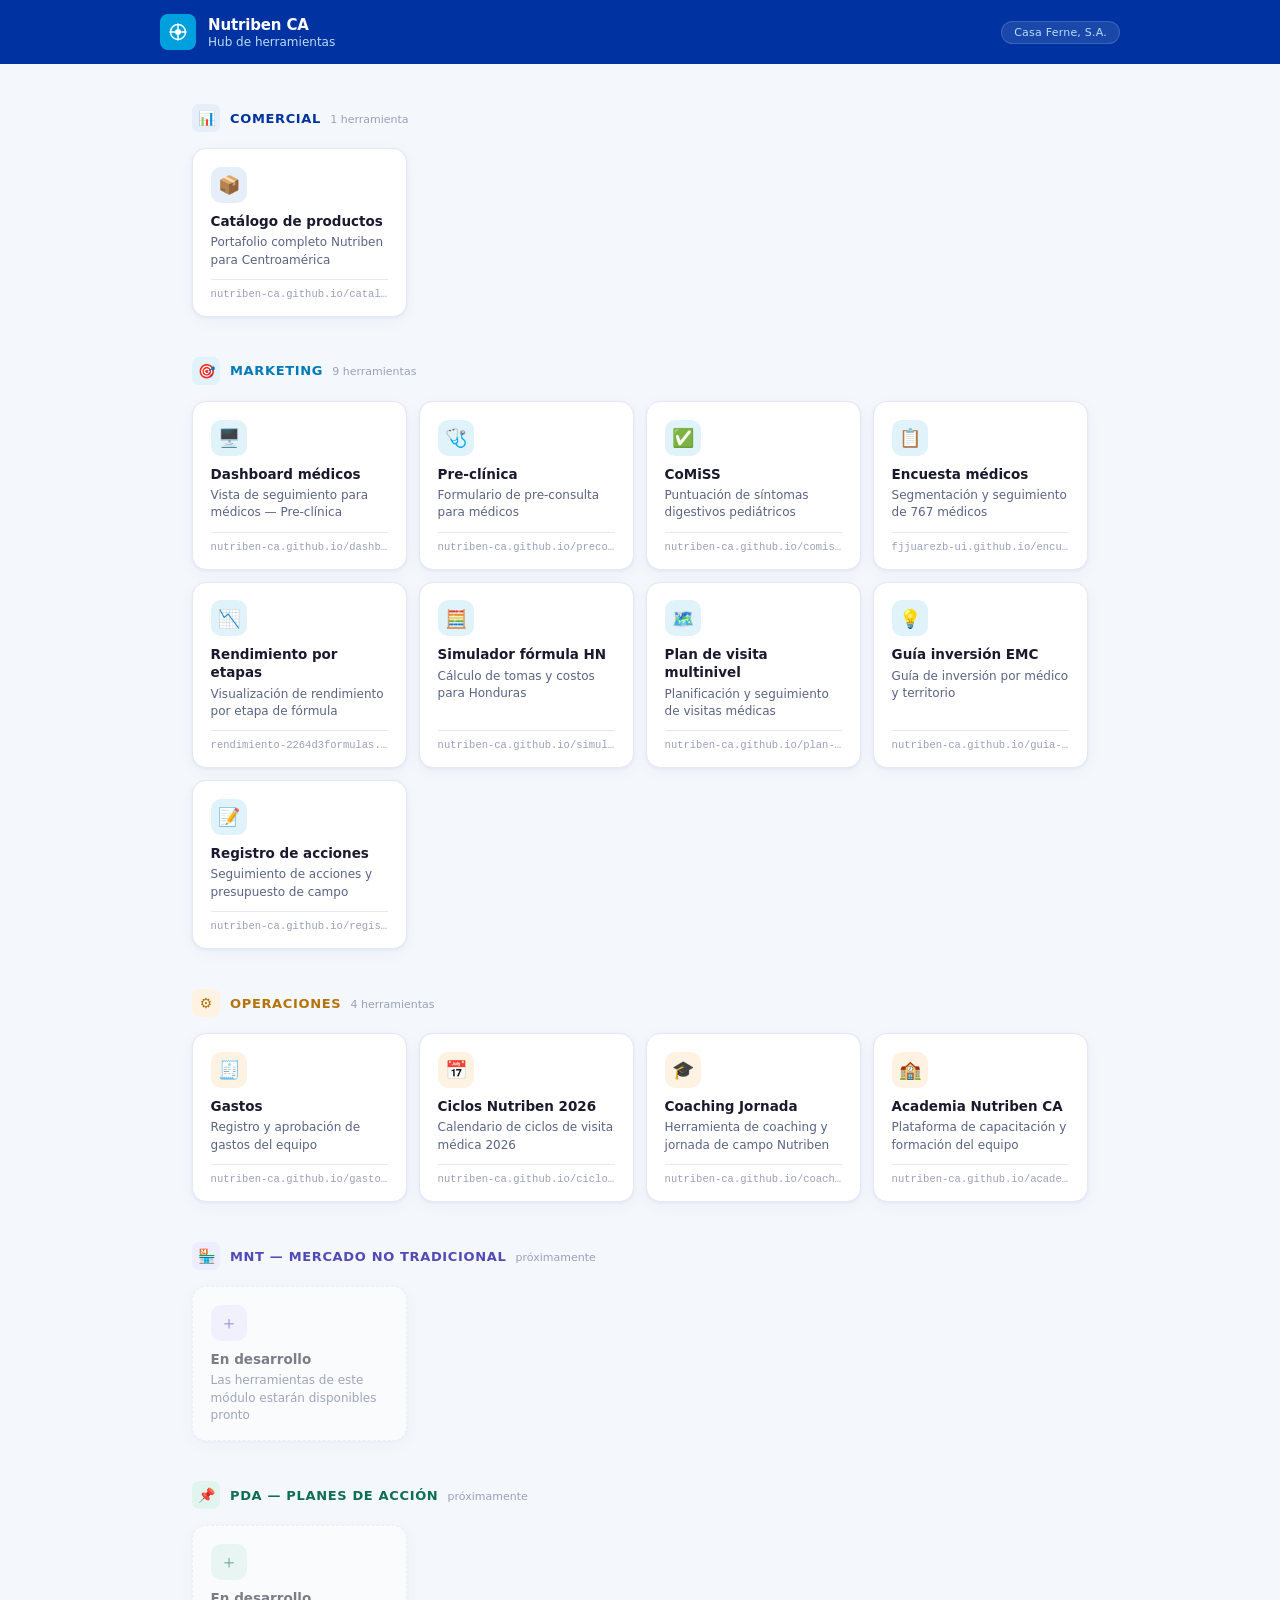
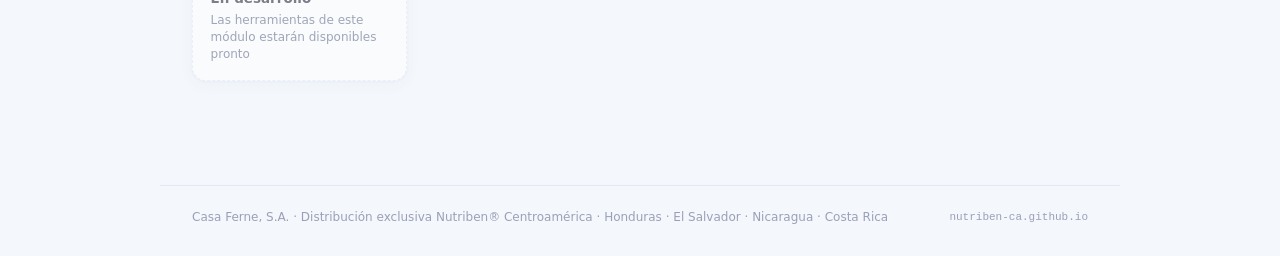
==== index.html @ ffeb98db "Rename index-11.html to index.html" ====
<!DOCTYPE html>
<html lang="es">
<head>
<meta charset="UTF-8">
<meta name="viewport" content="width=device-width, initial-scale=1.0">
<title>Nutriben CA — Hub de Herramientas</title>
<style>
  :root {
    --nb-navy: #0033A1;
    --nb-sky: #00A0DF;
    --nb-sky-light: #BADDF4;
    --nb-mid: #3F58A7;
    --nb-teal: #7EC7BD;
    --nb-orange: #FAA334;
    --nb-lavanda: #A9A5D1;
    --bg: #F4F7FB;
    --surface: #FFFFFF;
    --text-primary: #1A1A2E;
    --text-secondary: #5A6482;
    --text-muted: #9AA0B8;
    --border: #E2E8F5;
    --border-hover: #B8C8E8;
    --radius-card: 14px;
    --radius-icon: 10px;
    --shadow-card: 0 1px 3px rgba(0,51,161,0.06), 0 4px 16px rgba(0,51,161,0.04);
    --shadow-hover: 0 4px 12px rgba(0,51,161,0.12), 0 8px 24px rgba(0,51,161,0.08);
  }

  * { box-sizing: border-box; margin: 0; padding: 0; }

  body {
    font-family: -apple-system, BlinkMacSystemFont, 'Segoe UI', system-ui, sans-serif;
    background: var(--bg);
    color: var(--text-primary);
    min-height: 100vh;
  }

  /* Header */
  .header {
    background: var(--nb-navy);
    padding: 0 2rem;
  }

  .header-inner {
    max-width: 960px;
    margin: 0 auto;
    display: flex;
    align-items: center;
    justify-content: space-between;
    height: 64px;
  }

  .logo {
    display: flex;
    align-items: center;
    gap: 12px;
  }

  .logo-mark {
    width: 36px;
    height: 36px;
    background: var(--nb-sky);
    border-radius: 8px;
    display: flex;
    align-items: center;
    justify-content: center;
  }

  .logo-mark svg {
    width: 20px;
    height: 20px;
  }

  .logo-text {
    font-size: 15px;
    font-weight: 600;
    color: #FFFFFF;
    letter-spacing: -0.01em;
  }

  .logo-sub {
    font-size: 12px;
    color: var(--nb-sky-light);
    margin-top: 1px;
  }

  .header-badge {
    font-size: 11px;
    font-weight: 500;
    color: var(--nb-sky-light);
    background: rgba(255,255,255,0.1);
    border: 1px solid rgba(255,255,255,0.15);
    border-radius: 20px;
    padding: 4px 12px;
    letter-spacing: 0.02em;
  }

  /* Main */
  .main {
    max-width: 960px;
    margin: 0 auto;
    padding: 2.5rem 2rem 4rem;
  }

  /* Section */
  .section {
    margin-bottom: 2.5rem;
  }

  .section-header {
    display: flex;
    align-items: center;
    gap: 10px;
    margin-bottom: 1rem;
  }

  .section-icon {
    width: 28px;
    height: 28px;
    border-radius: 7px;
    display: flex;
    align-items: center;
    justify-content: center;
    font-size: 14px;
    flex-shrink: 0;
  }

  .section-title {
    font-size: 13px;
    font-weight: 600;
    letter-spacing: 0.05em;
    text-transform: uppercase;
  }

  .section-count {
    font-size: 11px;
    color: var(--text-muted);
    margin-left: 4px;
    font-weight: 400;
    letter-spacing: 0;
    text-transform: none;
  }

  /* Category colors */
  .cat-comercial .section-icon { background: #E6EEF9; color: var(--nb-navy); }
  .cat-comercial .section-title { color: var(--nb-navy); }
  .cat-comercial .card:hover { border-color: #8AAAD8; box-shadow: var(--shadow-hover); }
  .cat-comercial .card-icon { background: #E6EEF9; color: var(--nb-navy); }

  .cat-marketing .section-icon { background: #E0F3FB; color: #007AB8; }
  .cat-marketing .section-title { color: #007AB8; }
  .cat-marketing .card:hover { border-color: #7EC7BD; box-shadow: var(--shadow-hover); }
  .cat-marketing .card-icon { background: #E0F3FB; color: #007AB8; }

  .cat-operaciones .section-icon { background: #FEF3E2; color: #B5720A; }
  .cat-operaciones .section-title { color: #B5720A; }
  .cat-operaciones .card:hover { border-color: #FAA334; box-shadow: var(--shadow-hover); }
  .cat-operaciones .card-icon { background: #FEF3E2; color: #B5720A; }

  .cat-mnt .section-icon { background: #EEEDFE; color: #534AB7; }
  .cat-mnt .section-title { color: #534AB7; }
  .cat-mnt .card:hover { border-color: var(--nb-lavanda); box-shadow: var(--shadow-hover); }
  .cat-mnt .card-icon { background: #EEEDFE; color: #534AB7; }

  .cat-pda .section-icon { background: #E1F5EE; color: #0F6E56; }
  .cat-pda .section-title { color: #0F6E56; }
  .cat-pda .card:hover { border-color: var(--nb-teal); box-shadow: var(--shadow-hover); }
  .cat-pda .card-icon { background: #E1F5EE; color: #0F6E56; }

  /* Grid */
  .grid {
    display: grid;
    grid-template-columns: repeat(auto-fill, minmax(200px, 1fr));
    gap: 12px;
  }

  /* Card */
  .card {
    background: var(--surface);
    border: 1px solid var(--border);
    border-radius: var(--radius-card);
    padding: 1.1rem 1.1rem 1rem;
    text-decoration: none;
    display: flex;
    flex-direction: column;
    gap: 0;
    box-shadow: var(--shadow-card);
    transition: border-color 0.18s, box-shadow 0.18s, transform 0.15s;
    cursor: pointer;
  }

  .card:hover {
    transform: translateY(-2px);
  }

  .card-icon {
    width: 36px;
    height: 36px;
    border-radius: var(--radius-icon);
    display: flex;
    align-items: center;
    justify-content: center;
    font-size: 18px;
    margin-bottom: 10px;
    flex-shrink: 0;
  }

  .card-name {
    font-size: 13.5px;
    font-weight: 600;
    color: var(--text-primary);
    line-height: 1.3;
    margin-bottom: 4px;
  }

  .card-desc {
    font-size: 12px;
    color: var(--text-secondary);
    line-height: 1.45;
    flex: 1;
  }

  .card-url {
    font-size: 10.5px;
    color: var(--text-muted);
    margin-top: 10px;
    font-family: 'SF Mono', 'Fira Code', monospace;
    white-space: nowrap;
    overflow: hidden;
    text-overflow: ellipsis;
    padding-top: 8px;
    border-top: 1px solid var(--border);
  }

  /* Empty state card */
  .card-empty {
    border-style: dashed;
    opacity: 0.55;
    cursor: default;
    pointer-events: none;
  }

  .card-empty:hover {
    transform: none;
    box-shadow: var(--shadow-card);
  }

  /* Footer */
  .footer {
    max-width: 960px;
    margin: 0 auto;
    padding: 1.5rem 2rem 2rem;
    border-top: 1px solid var(--border);
    display: flex;
    align-items: center;
    justify-content: space-between;
    flex-wrap: wrap;
    gap: 8px;
  }

  .footer-left {
    font-size: 12px;
    color: var(--text-muted);
  }

  .footer-right {
    font-size: 11px;
    color: var(--text-muted);
    font-family: 'SF Mono', 'Fira Code', monospace;
  }

  @media (max-width: 600px) {
    .main { padding: 1.5rem 1rem 3rem; }
    .grid { grid-template-columns: 1fr 1fr; gap: 10px; }
    .header-badge { display: none; }
  }
</style>
</head>
<body>

<header class="header">
  <div class="header-inner">
    <div class="logo">
      <div class="logo-mark">
        <svg viewBox="0 0 20 20" fill="none" xmlns="http://www.w3.org/2000/svg">
          <circle cx="10" cy="10" r="7.5" stroke="white" stroke-width="1.5"/>
          <circle cx="10" cy="10" r="3" fill="white"/>
          <line x1="10" y1="2" x2="10" y2="6.5" stroke="white" stroke-width="1.5" stroke-linecap="round"/>
          <line x1="10" y1="13.5" x2="10" y2="18" stroke="white" stroke-width="1.5" stroke-linecap="round"/>
          <line x1="2" y1="10" x2="6.5" y2="10" stroke="white" stroke-width="1.5" stroke-linecap="round"/>
          <line x1="13.5" y1="10" x2="18" y2="10" stroke="white" stroke-width="1.5" stroke-linecap="round"/>
        </svg>
      </div>
      <div>
        <div class="logo-text">Nutriben CA</div>
        <div class="logo-sub">Hub de herramientas</div>
      </div>
    </div>
    <div class="header-badge">Casa Ferne, S.A.</div>
  </div>
</header>

<main class="main">

  <!-- COMERCIAL -->
  <div class="section cat-comercial">
    <div class="section-header">
      <div class="section-icon">📊</div>
      <div class="section-title">Comercial <span class="section-count">1 herramienta</span></div>
    </div>
    <div class="grid">
      <a class="card" href="https://nutriben-ca.github.io/catalogo-nutriben/" target="_blank" rel="noopener">
        <div class="card-icon">📦</div>
        <div class="card-name">Catálogo de productos</div>
        <div class="card-desc">Portafolio completo Nutriben para Centroamérica</div>
        <div class="card-url">nutriben-ca.github.io/catalogo-nutriben/</div>
      </a>
    </div>
  </div>

  <!-- MARKETING -->
  <div class="section cat-marketing">
    <div class="section-header">
      <div class="section-icon">🎯</div>
      <div class="section-title">Marketing <span class="section-count">9 herramientas</span></div>
    </div>
    <div class="grid">
      <a class="card" href="https://nutriben-ca.github.io/dashboard.html" target="_blank" rel="noopener">
        <div class="card-icon">🖥️</div>
        <div class="card-name">Dashboard médicos</div>
        <div class="card-desc">Vista de seguimiento para médicos — Pre-clínica</div>
        <div class="card-url">nutriben-ca.github.io/dashboard.html</div>
      </a>
      <a class="card" href="https://nutriben-ca.github.io/preconsulta_v3.html" target="_blank" rel="noopener">
        <div class="card-icon">🩺</div>
        <div class="card-name">Pre-clínica</div>
        <div class="card-desc">Formulario de pre-consulta para médicos</div>
        <div class="card-url">nutriben-ca.github.io/preconsulta_v3.html</div>
      </a>
      <a class="card" href="https://nutriben-ca.github.io/comiss/" target="_blank" rel="noopener">
        <div class="card-icon">✅</div>
        <div class="card-name">CoMiSS</div>
        <div class="card-desc">Puntuación de síntomas digestivos pediátricos</div>
        <div class="card-url">nutriben-ca.github.io/comiss/</div>
      </a>
      <a class="card" href="https://fjjuarezb-ui.github.io/encuesta-nutriben/" target="_blank" rel="noopener">
        <div class="card-icon">📋</div>
        <div class="card-name">Encuesta médicos</div>
        <div class="card-desc">Segmentación y seguimiento de 767 médicos</div>
        <div class="card-url">fjjuarezb-ui.github.io/encuesta-nutriben/</div>
      </a>
      <a class="card" href="https://rendimiento-2264d3formulas.netlify.app" target="_blank" rel="noopener">
        <div class="card-icon">📉</div>
        <div class="card-name">Rendimiento por etapas</div>
        <div class="card-desc">Visualización de rendimiento por etapa de fórmula</div>
        <div class="card-url">rendimiento-2264d3formulas.netlify.app</div>
      </a>
      <a class="card" href="https://nutriben-ca.github.io/simulador-formula/" target="_blank" rel="noopener">
        <div class="card-icon">🧮</div>
        <div class="card-name">Simulador fórmula HN</div>
        <div class="card-desc">Cálculo de tomas y costos para Honduras</div>
        <div class="card-url">nutriben-ca.github.io/simulador-formula/</div>
      </a>
      <a class="card" href="https://nutriben-ca.github.io/plan-visita/" target="_blank" rel="noopener">
        <div class="card-icon">🗺️</div>
        <div class="card-name">Plan de visita multinivel</div>
        <div class="card-desc">Planificación y seguimiento de visitas médicas</div>
        <div class="card-url">nutriben-ca.github.io/plan-visita/</div>
      </a>
      <a class="card" href="https://nutriben-ca.github.io/guia-inversion-emc/" target="_blank" rel="noopener">
        <div class="card-icon">💡</div>
        <div class="card-name">Guía inversión EMC</div>
        <div class="card-desc">Guía de inversión por médico y territorio</div>
        <div class="card-url">nutriben-ca.github.io/guia-inversion-emc/</div>
      </a>
      <a class="card" href="https://nutriben-ca.github.io/registro-acciones/" target="_blank" rel="noopener">
        <div class="card-icon">📝</div>
        <div class="card-name">Registro de acciones</div>
        <div class="card-desc">Seguimiento de acciones y presupuesto de campo</div>
        <div class="card-url">nutriben-ca.github.io/registro-acciones/</div>
      </a>
    </div>
  </div>

  <!-- OPERACIONES -->
  <div class="section cat-operaciones">
    <div class="section-header">
      <div class="section-icon">⚙️</div>
      <div class="section-title">Operaciones <span class="section-count">4 herramientas</span></div>
    </div>
    <div class="grid">
      <a class="card" href="https://nutriben-ca.github.io/gastos/" target="_blank" rel="noopener">
        <div class="card-icon">🧾</div>
        <div class="card-name">Gastos</div>
        <div class="card-desc">Registro y aprobación de gastos del equipo</div>
        <div class="card-url">nutriben-ca.github.io/gastos/</div>
      </a>
      <a class="card" href="https://nutriben-ca.github.io/ciclos-2026/" target="_blank" rel="noopener">
        <div class="card-icon">📅</div>
        <div class="card-name">Ciclos Nutriben 2026</div>
        <div class="card-desc">Calendario de ciclos de visita médica 2026</div>
        <div class="card-url">nutriben-ca.github.io/ciclos-2026/</div>
      </a>
      <a class="card" href="https://nutriben-ca.github.io/coaching-jornada/" target="_blank" rel="noopener">
        <div class="card-icon">🎓</div>
        <div class="card-name">Coaching Jornada</div>
        <div class="card-desc">Herramienta de coaching y jornada de campo Nutriben</div>
        <div class="card-url">nutriben-ca.github.io/coaching-jornada/</div>
      </a>
      <a class="card" href="https://nutriben-ca.github.io/academia-nutriben/" target="_blank" rel="noopener">
        <div class="card-icon">🏫</div>
        <div class="card-name">Academia Nutriben CA</div>
        <div class="card-desc">Plataforma de capacitación y formación del equipo</div>
        <div class="card-url">nutriben-ca.github.io/academia-nutriben/</div>
      </a>
    </div>
  </div>

  <!-- MNT -->
  <div class="section cat-mnt">
    <div class="section-header">
      <div class="section-icon">🏪</div>
      <div class="section-title">MNT — Mercado no tradicional <span class="section-count">próximamente</span></div>
    </div>
    <div class="grid">
      <div class="card card-empty">
        <div class="card-icon">＋</div>
        <div class="card-name">En desarrollo</div>
        <div class="card-desc">Las herramientas de este módulo estarán disponibles pronto</div>
      </div>
    </div>
  </div>

  <!-- PDA -->
  <div class="section cat-pda">
    <div class="section-header">
      <div class="section-icon">📌</div>
      <div class="section-title">PDA — Planes de acción <span class="section-count">próximamente</span></div>
    </div>
    <div class="grid">
      <div class="card card-empty">
        <div class="card-icon">＋</div>
        <div class="card-name">En desarrollo</div>
        <div class="card-desc">Las herramientas de este módulo estarán disponibles pronto</div>
      </div>
    </div>
  </div>

</main>

<footer class="footer">
  <div class="footer-left">Casa Ferne, S.A. · Distribución exclusiva Nutriben® Centroamérica · Honduras · El Salvador · Nicaragua · Costa Rica</div>
  <div class="footer-right">nutriben-ca.github.io</div>
</footer>

</body>
</html>
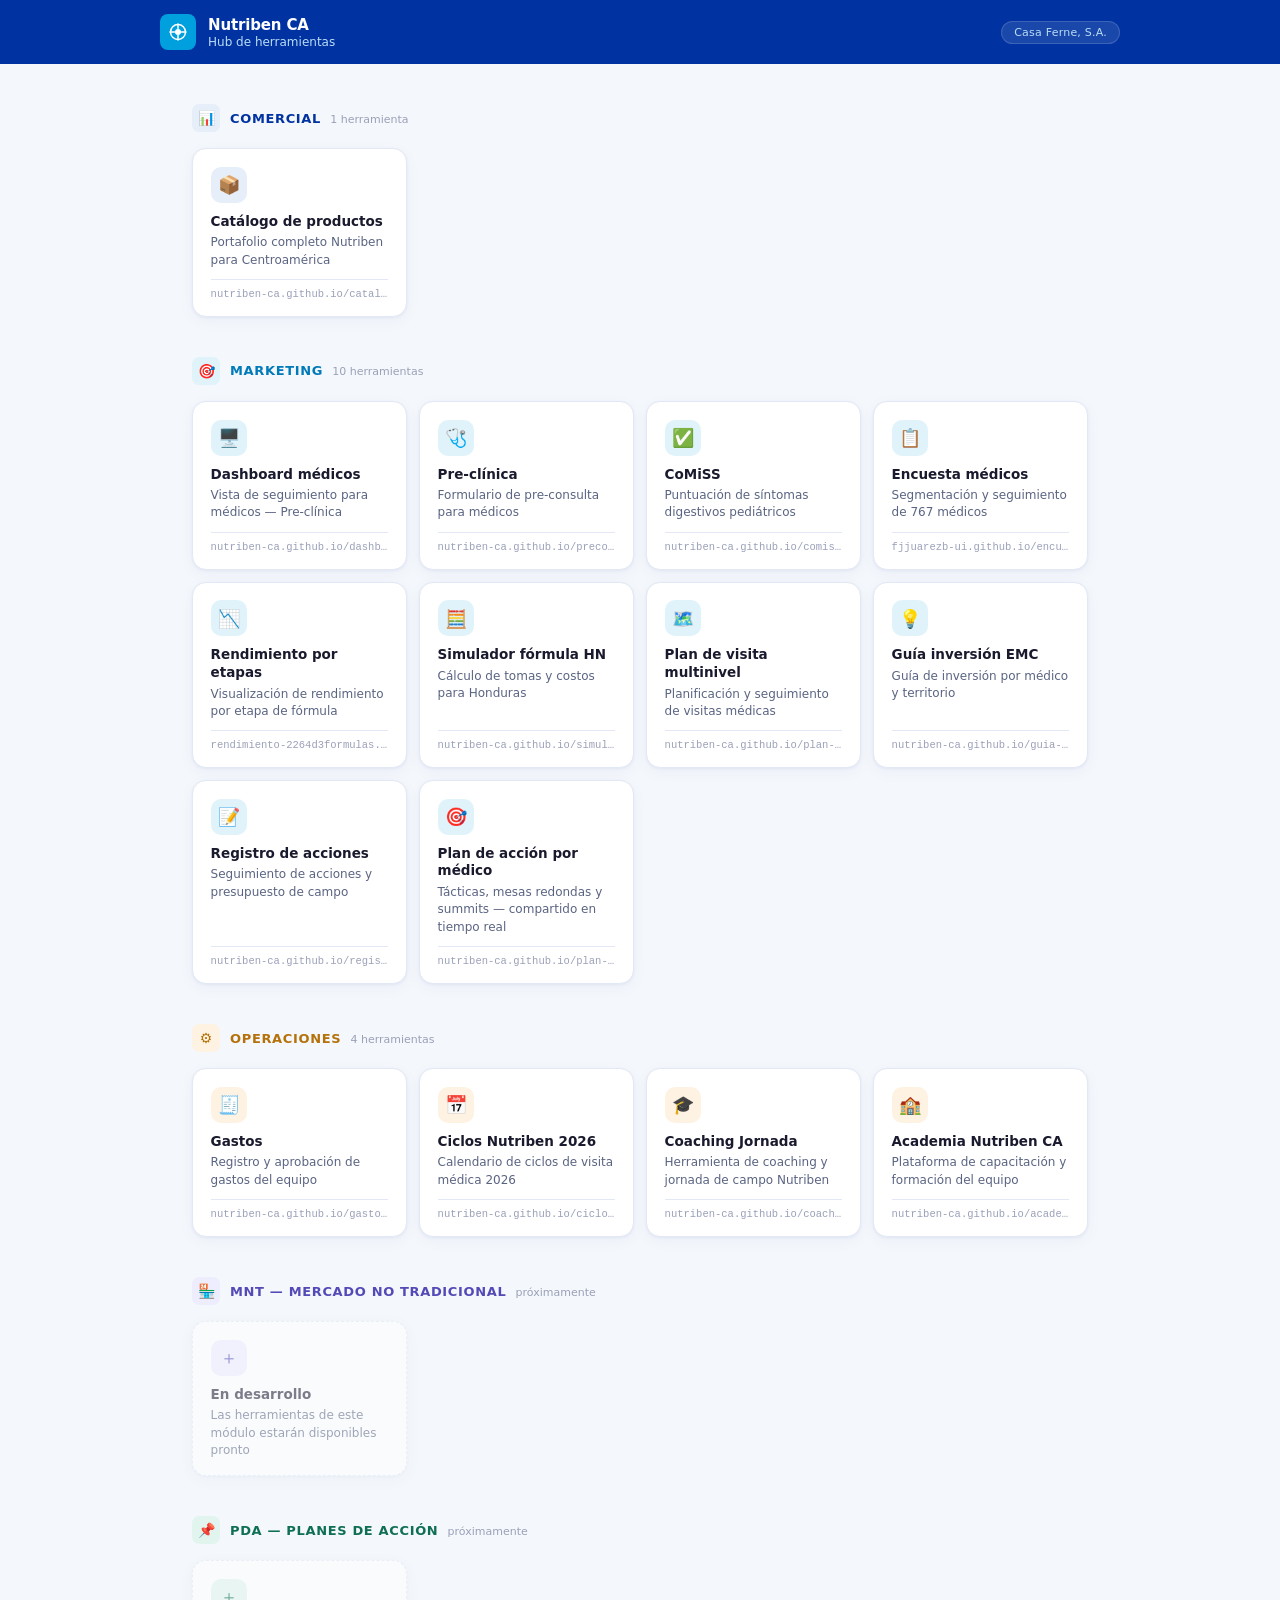
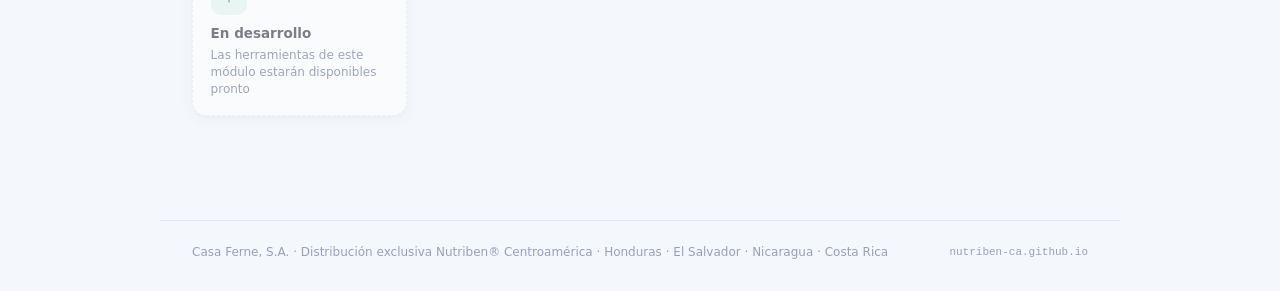
==== commit 5e9d0ed1: "Rename index-12.html to index.html" ====
--- a/index.html
+++ b/index.html
@@ -322,7 +322,7 @@
   <div class="section cat-marketing">
     <div class="section-header">
       <div class="section-icon">🎯</div>
-      <div class="section-title">Marketing <span class="section-count">9 herramientas</span></div>
+      <div class="section-title">Marketing <span class="section-count">10 herramientas</span></div>
     </div>
     <div class="grid">
       <a class="card" href="https://nutriben-ca.github.io/dashboard.html" target="_blank" rel="noopener">
@@ -379,6 +379,12 @@
         <div class="card-desc">Seguimiento de acciones y presupuesto de campo</div>
         <div class="card-url">nutriben-ca.github.io/registro-acciones/</div>
       </a>
+      <a class="card" href="https://nutriben-ca.github.io/plan-accion/" target="_blank" rel="noopener">
+        <div class="card-icon">🎯</div>
+        <div class="card-name">Plan de acción por médico</div>
+        <div class="card-desc">Tácticas, mesas redondas y summits — compartido en tiempo real</div>
+        <div class="card-url">nutriben-ca.github.io/plan-accion/</div>
+      </a>
     </div>
   </div>
 
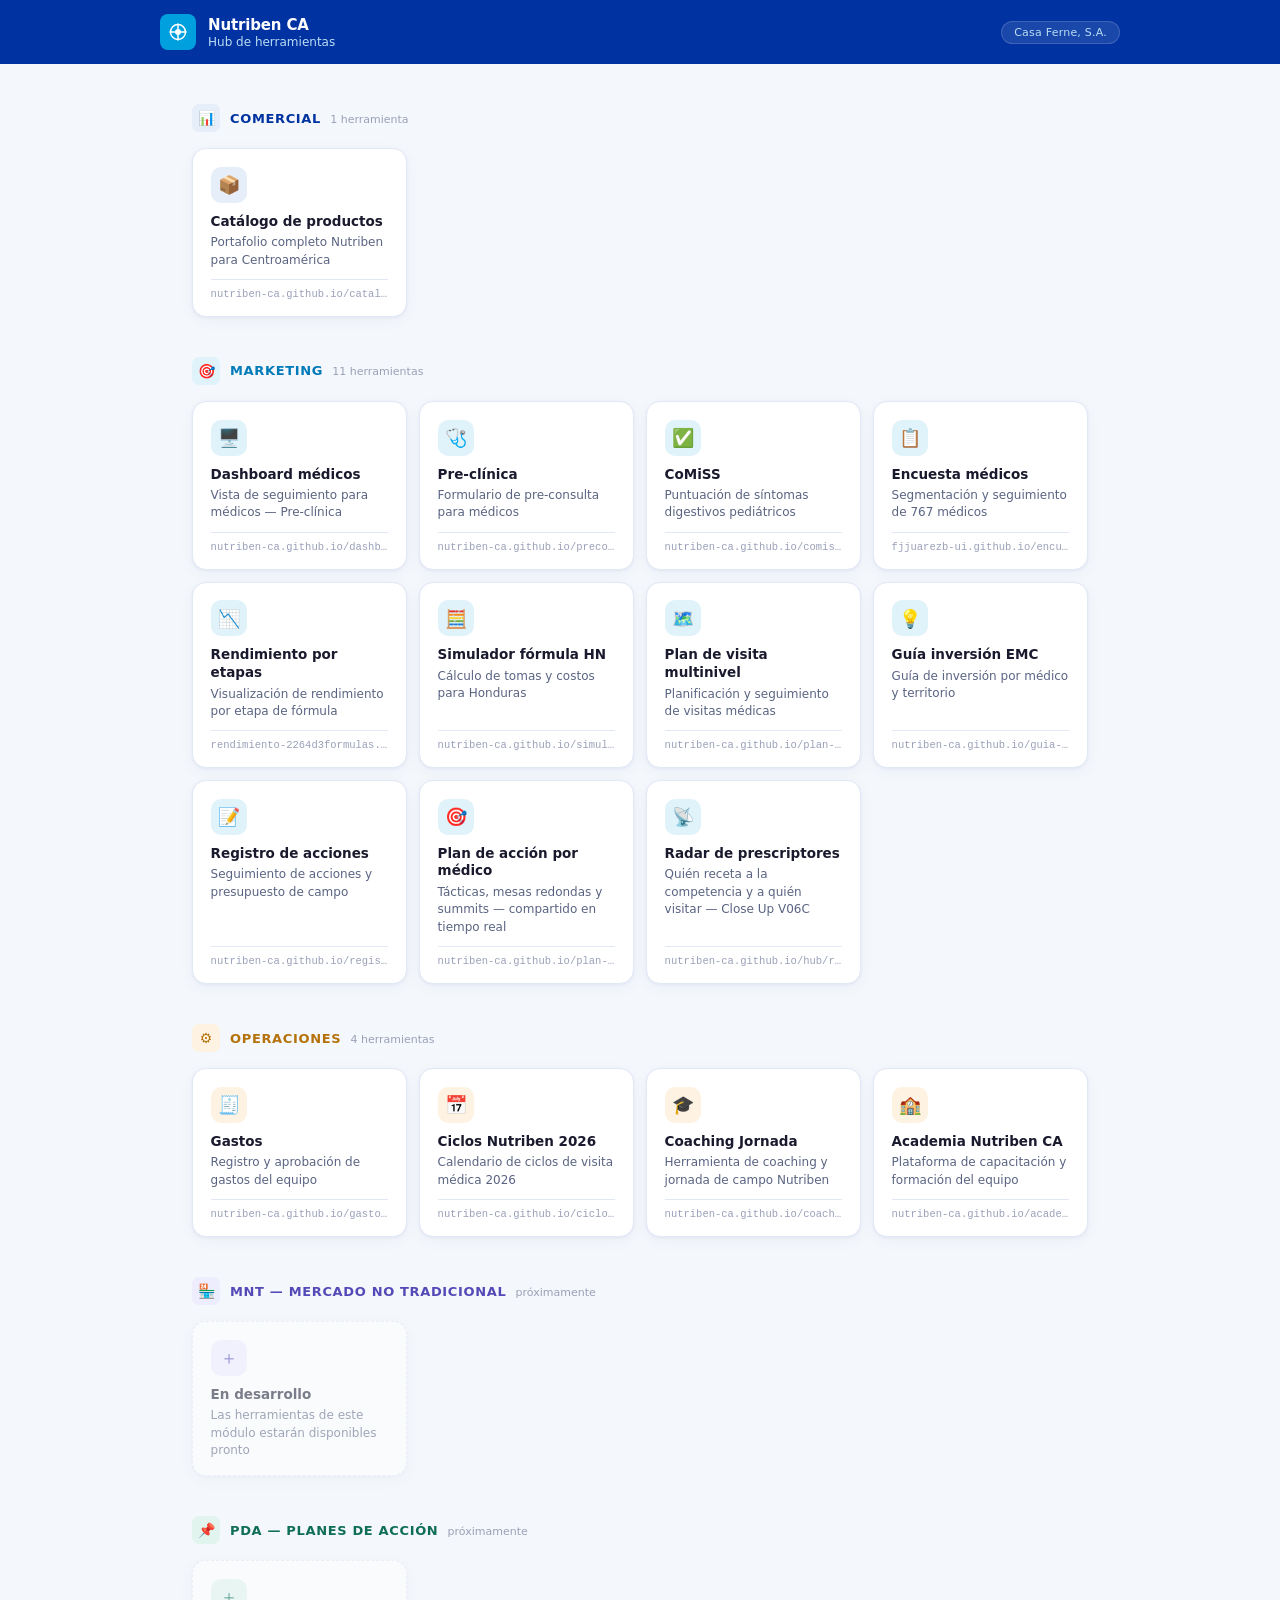
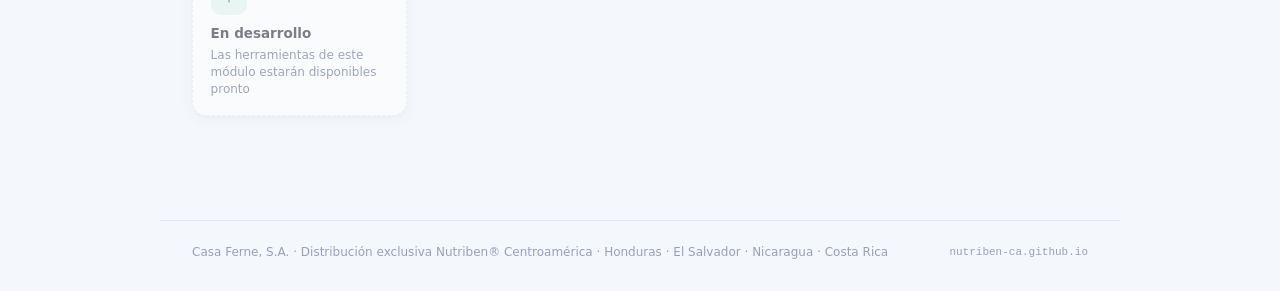
==== commit bd18b5b2: "Radar de prescriptores V06C (Close Up ago-26) y tarjeta en el hub Co-Authored-By: Claude Sonnet 5.5 " ====
--- a/index.html
+++ b/index.html
@@ -322,7 +322,7 @@
   <div class="section cat-marketing">
     <div class="section-header">
       <div class="section-icon">🎯</div>
-      <div class="section-title">Marketing <span class="section-count">10 herramientas</span></div>
+      <div class="section-title">Marketing <span class="section-count">11 herramientas</span></div>
     </div>
     <div class="grid">
       <a class="card" href="https://nutriben-ca.github.io/dashboard.html" target="_blank" rel="noopener">
@@ -385,6 +385,12 @@
         <div class="card-desc">Tácticas, mesas redondas y summits — compartido en tiempo real</div>
         <div class="card-url">nutriben-ca.github.io/plan-accion/</div>
       </a>
+      <a class="card" href="https://nutriben-ca.github.io/hub/radar/" target="_blank" rel="noopener">
+        <div class="card-icon">📡</div>
+        <div class="card-name">Radar de prescriptores</div>
+        <div class="card-desc">Quién receta a la competencia y a quién visitar — Close Up V06C</div>
+        <div class="card-url">nutriben-ca.github.io/hub/radar/</div>
+      </a>
     </div>
   </div>
 
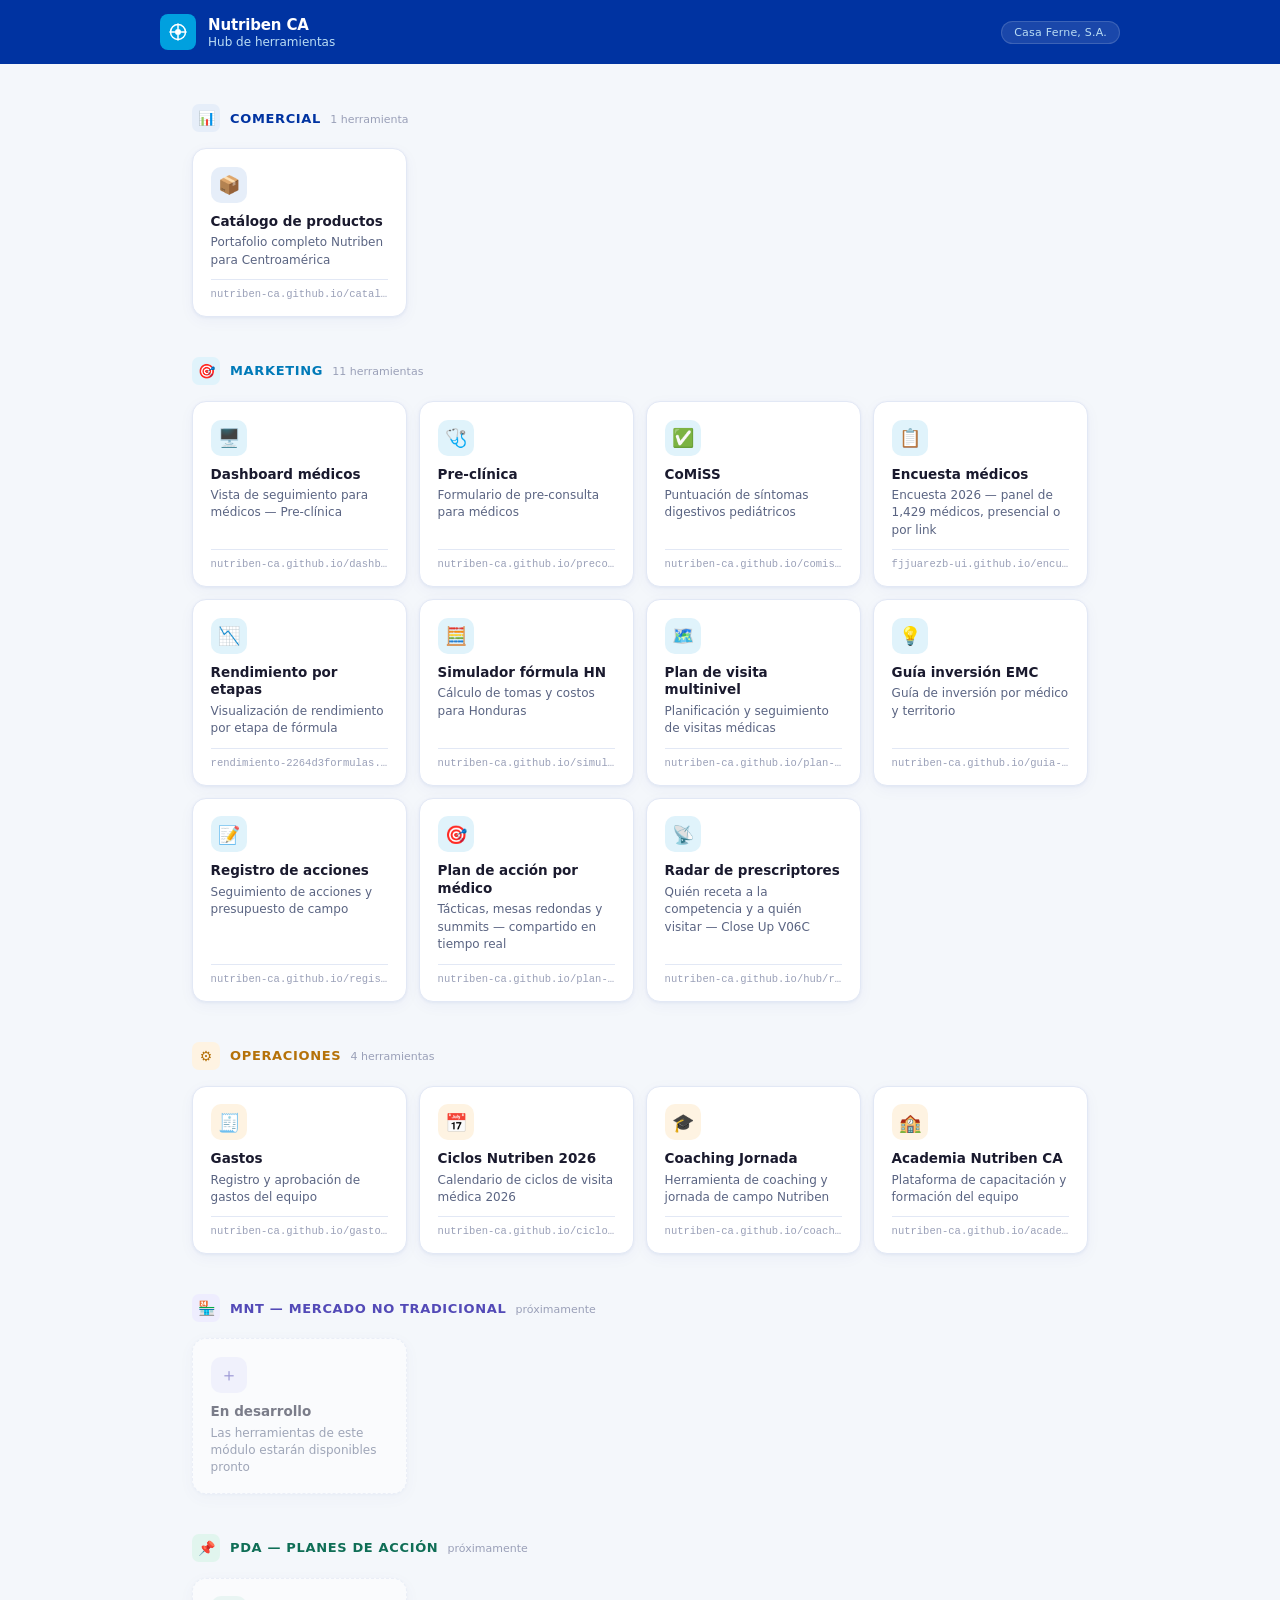
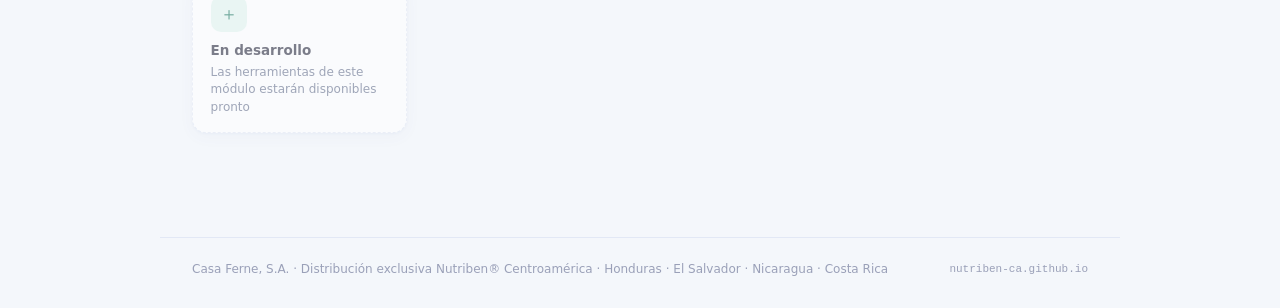
==== commit a7315ee4: "Hub: actualizar descripción de la tarjeta Encuesta médicos (panel 1,429) Co-Authored-By: Claude Opus" ====
--- a/index.html
+++ b/index.html
@@ -346,7 +346,7 @@
       <a class="card" href="https://fjjuarezb-ui.github.io/encuesta-nutriben/" target="_blank" rel="noopener">
         <div class="card-icon">📋</div>
         <div class="card-name">Encuesta médicos</div>
-        <div class="card-desc">Segmentación y seguimiento de 767 médicos</div>
+        <div class="card-desc">Encuesta 2026 — panel de 1,429 médicos, presencial o por link</div>
         <div class="card-url">fjjuarezb-ui.github.io/encuesta-nutriben/</div>
       </a>
       <a class="card" href="https://rendimiento-2264d3formulas.netlify.app" target="_blank" rel="noopener">
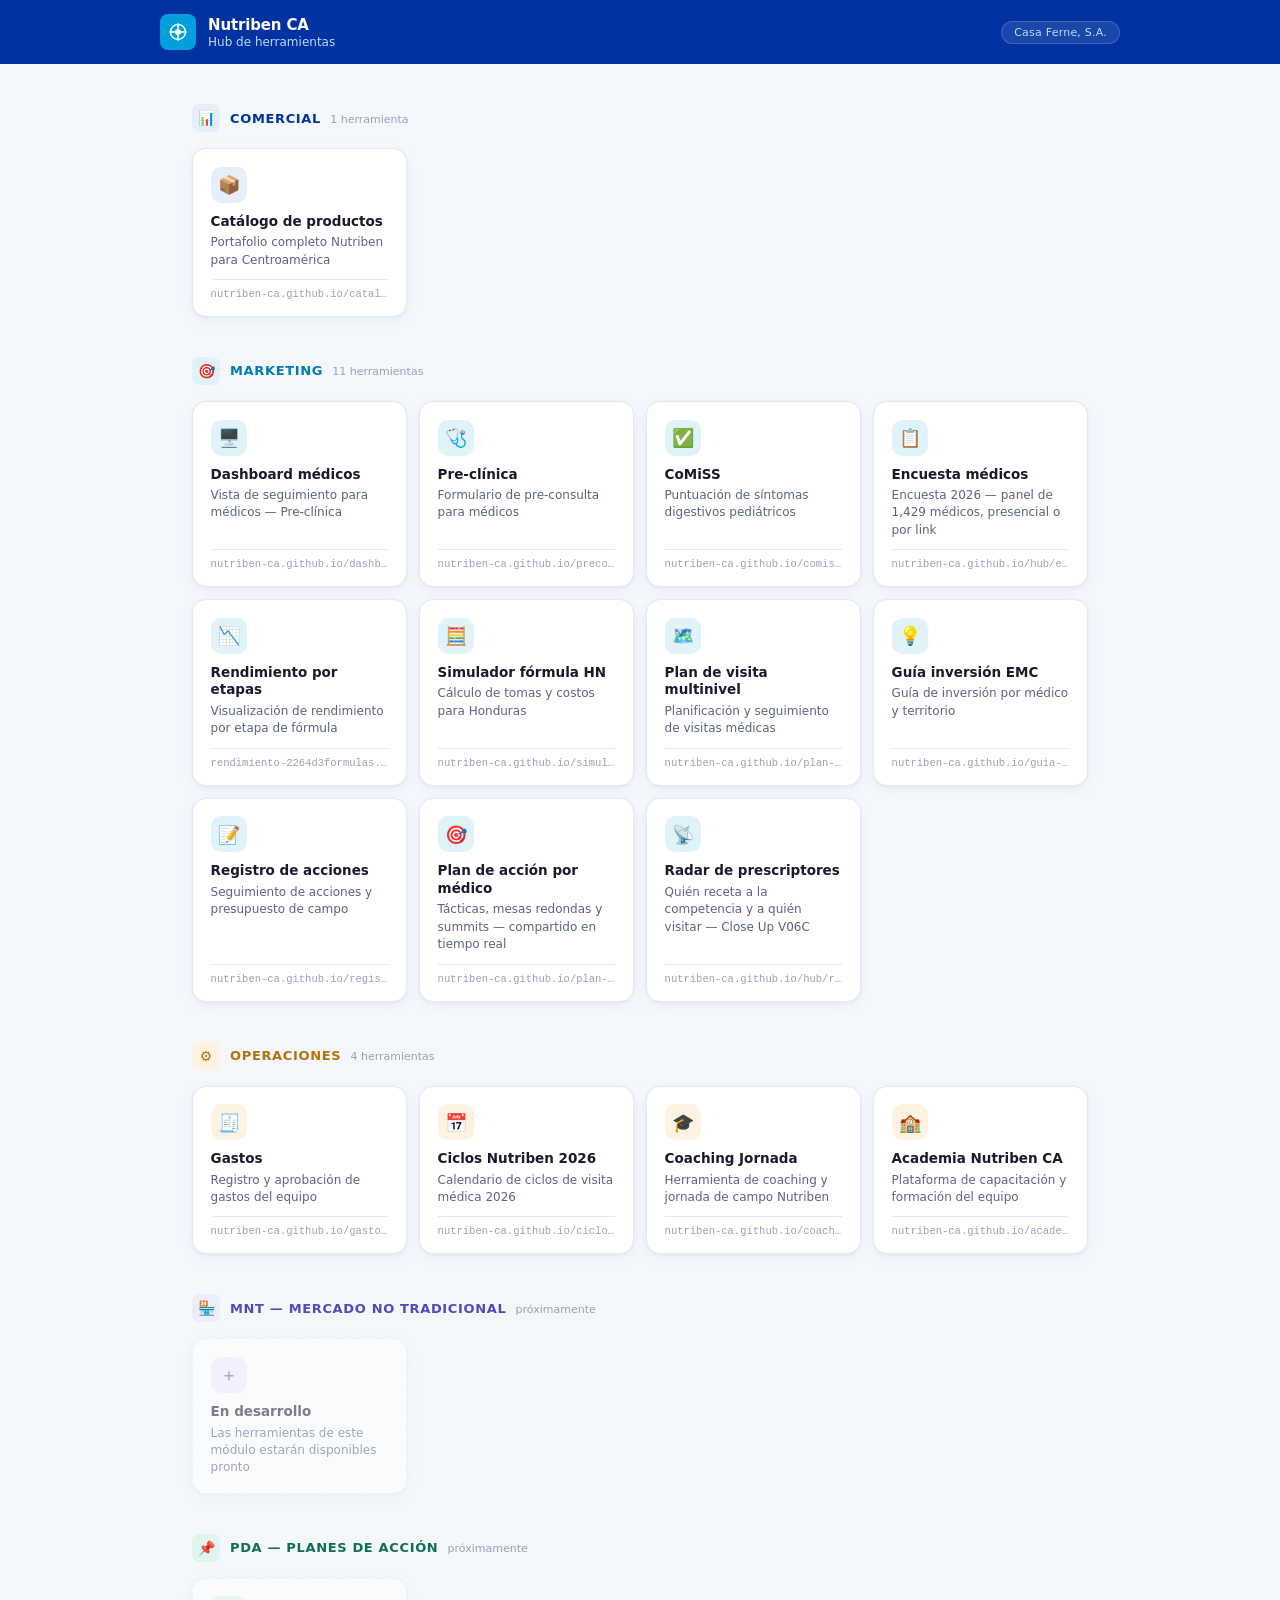
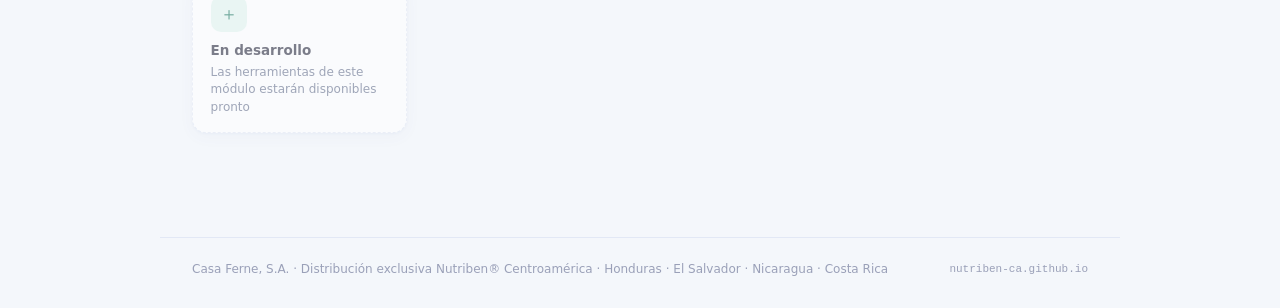
==== commit 73c80448: "Encuesta médicos v2.3 movida al hub (/hub/encuesta/) Incluye cola de pendientes: si no hay señal, la" ====
--- a/index.html
+++ b/index.html
@@ -343,11 +343,11 @@
         <div class="card-desc">Puntuación de síntomas digestivos pediátricos</div>
         <div class="card-url">nutriben-ca.github.io/comiss/</div>
       </a>
-      <a class="card" href="https://fjjuarezb-ui.github.io/encuesta-nutriben/" target="_blank" rel="noopener">
+      <a class="card" href="https://nutriben-ca.github.io/hub/encuesta/" target="_blank" rel="noopener">
         <div class="card-icon">📋</div>
         <div class="card-name">Encuesta médicos</div>
         <div class="card-desc">Encuesta 2026 — panel de 1,429 médicos, presencial o por link</div>
-        <div class="card-url">fjjuarezb-ui.github.io/encuesta-nutriben/</div>
+        <div class="card-url">nutriben-ca.github.io/hub/encuesta/</div>
       </a>
       <a class="card" href="https://rendimiento-2264d3formulas.netlify.app" target="_blank" rel="noopener">
         <div class="card-icon">📉</div>
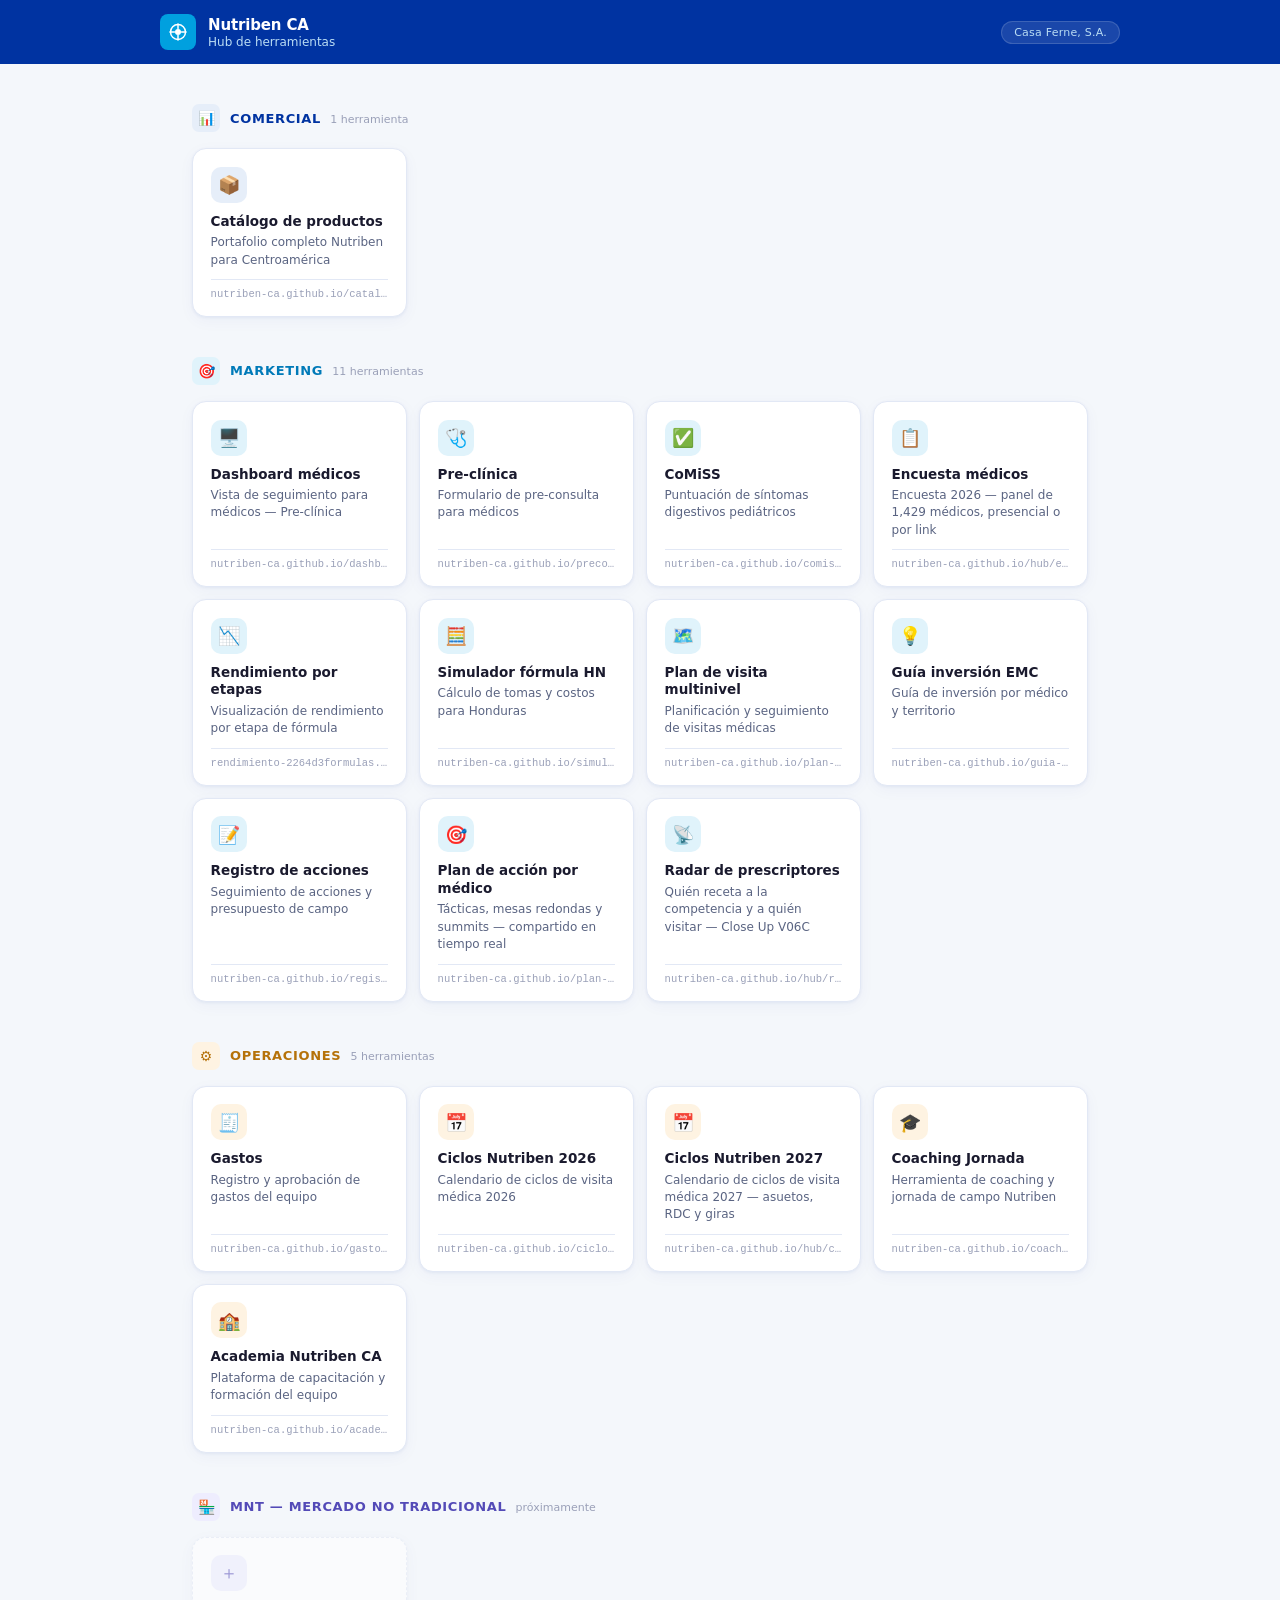
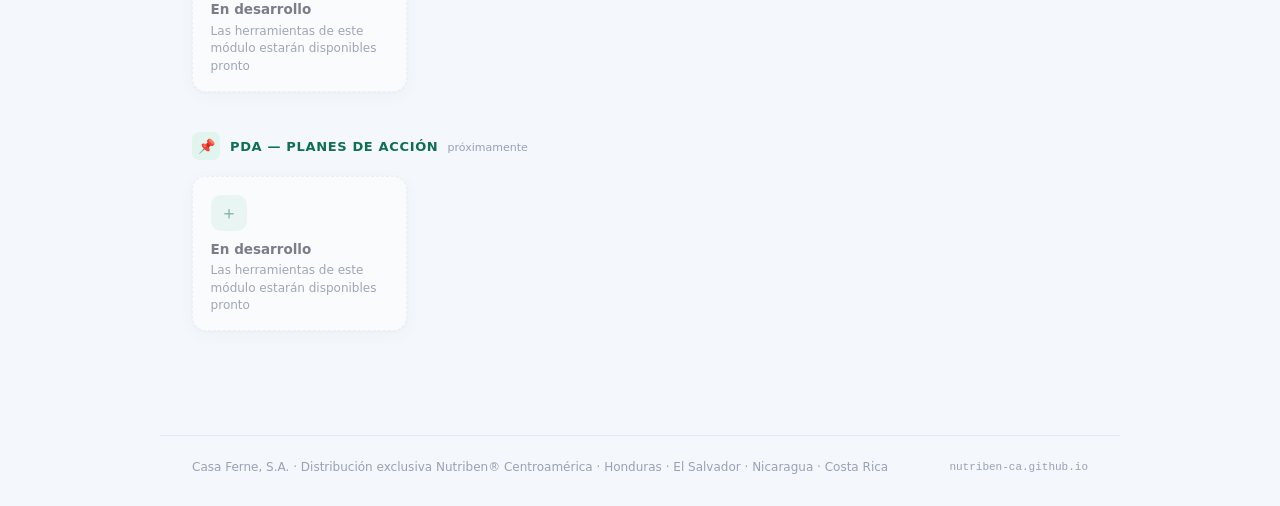
==== commit 7a466e6c: "Agrega Ciclos Nutriben 2027 al hub Calendario 2027 (C1 11-ene, C10 cierra 17-dic) con asuetos HND/SA" ====
--- a/index.html
+++ b/index.html
@@ -398,7 +398,7 @@
   <div class="section cat-operaciones">
     <div class="section-header">
       <div class="section-icon">⚙️</div>
-      <div class="section-title">Operaciones <span class="section-count">4 herramientas</span></div>
+      <div class="section-title">Operaciones <span class="section-count">5 herramientas</span></div>
     </div>
     <div class="grid">
       <a class="card" href="https://nutriben-ca.github.io/gastos/" target="_blank" rel="noopener">
@@ -413,6 +413,12 @@
         <div class="card-desc">Calendario de ciclos de visita médica 2026</div>
         <div class="card-url">nutriben-ca.github.io/ciclos-2026/</div>
       </a>
+      <a class="card" href="https://nutriben-ca.github.io/hub/ciclos-2027/" target="_blank" rel="noopener">
+        <div class="card-icon">📅</div>
+        <div class="card-name">Ciclos Nutriben 2027</div>
+        <div class="card-desc">Calendario de ciclos de visita médica 2027 — asuetos, RDC y giras</div>
+        <div class="card-url">nutriben-ca.github.io/hub/ciclos-2027/</div>
+      </a>
       <a class="card" href="https://nutriben-ca.github.io/coaching-jornada/" target="_blank" rel="noopener">
         <div class="card-icon">🎓</div>
         <div class="card-name">Coaching Jornada</div>
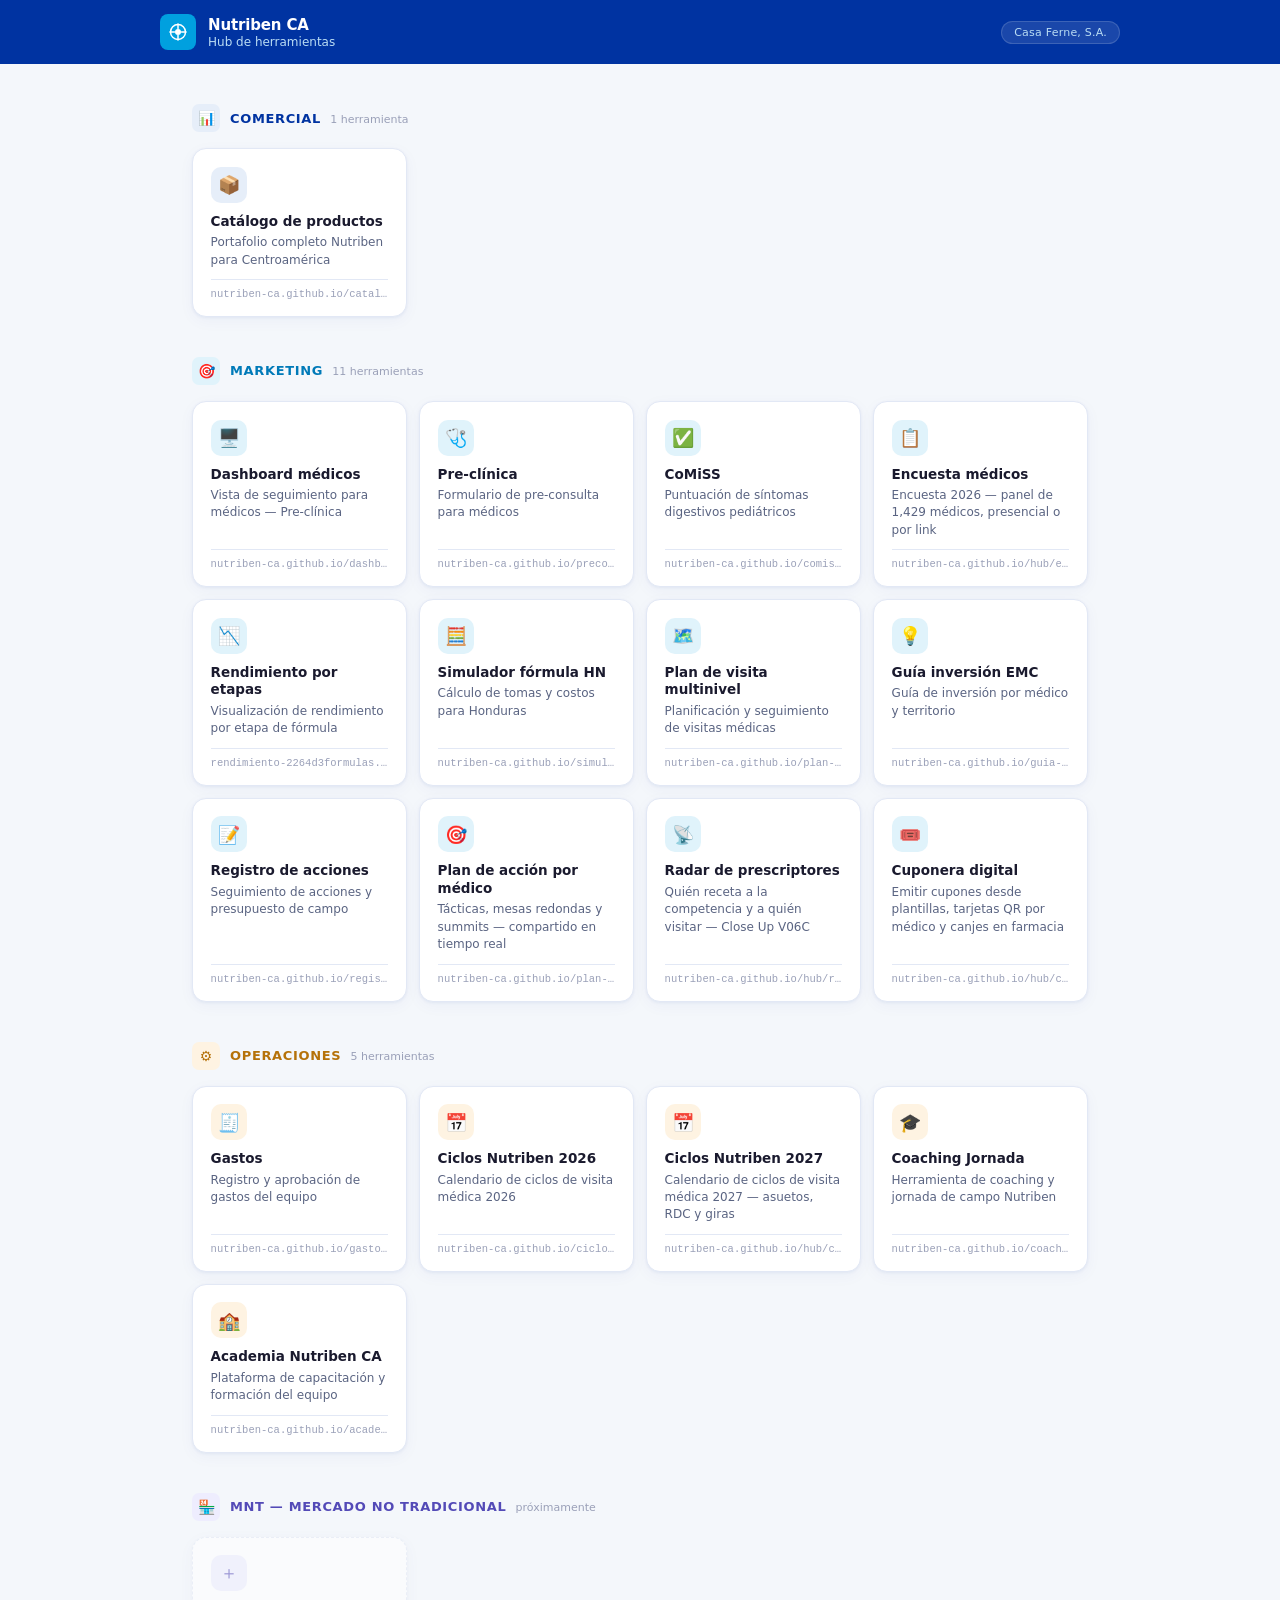
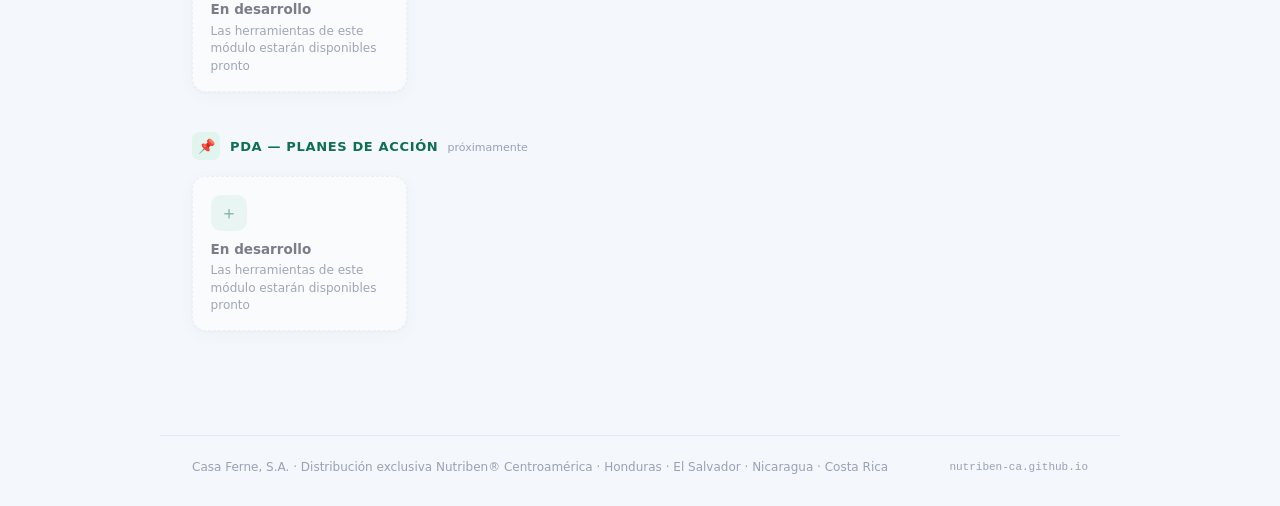
==== commit d96bad15: "Cuponera digital: app de la madre, vista de farmacia y consola VM/admin Reemplaza la mecánica de con" ====
--- a/index.html
+++ b/index.html
@@ -391,6 +391,12 @@
         <div class="card-desc">Quién receta a la competencia y a quién visitar — Close Up V06C</div>
         <div class="card-url">nutriben-ca.github.io/hub/radar/</div>
       </a>
+      <a class="card" href="https://nutriben-ca.github.io/hub/cuponera/consola.html" target="_blank" rel="noopener">
+        <div class="card-icon">🎟️</div>
+        <div class="card-name">Cuponera digital</div>
+        <div class="card-desc">Emitir cupones desde plantillas, tarjetas QR por médico y canjes en farmacia</div>
+        <div class="card-url">nutriben-ca.github.io/hub/cuponera/</div>
+      </a>
     </div>
   </div>
 
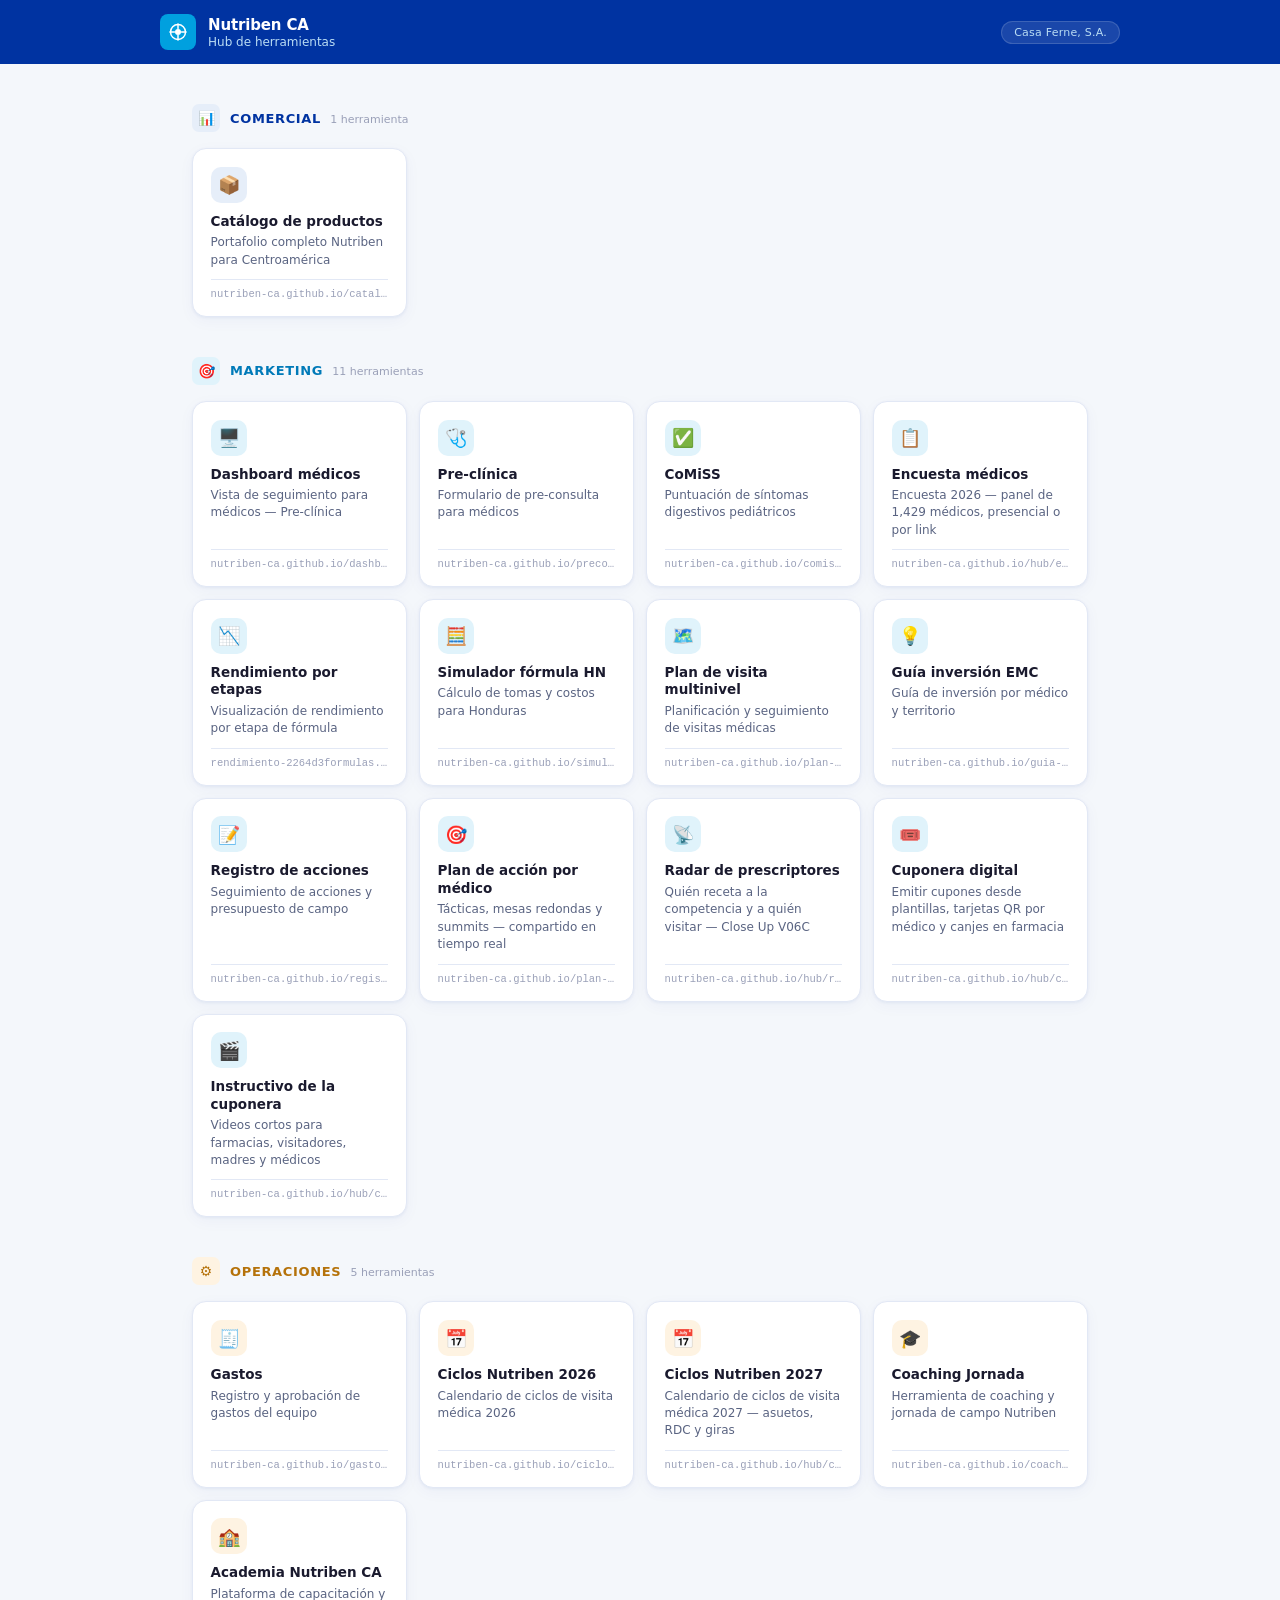
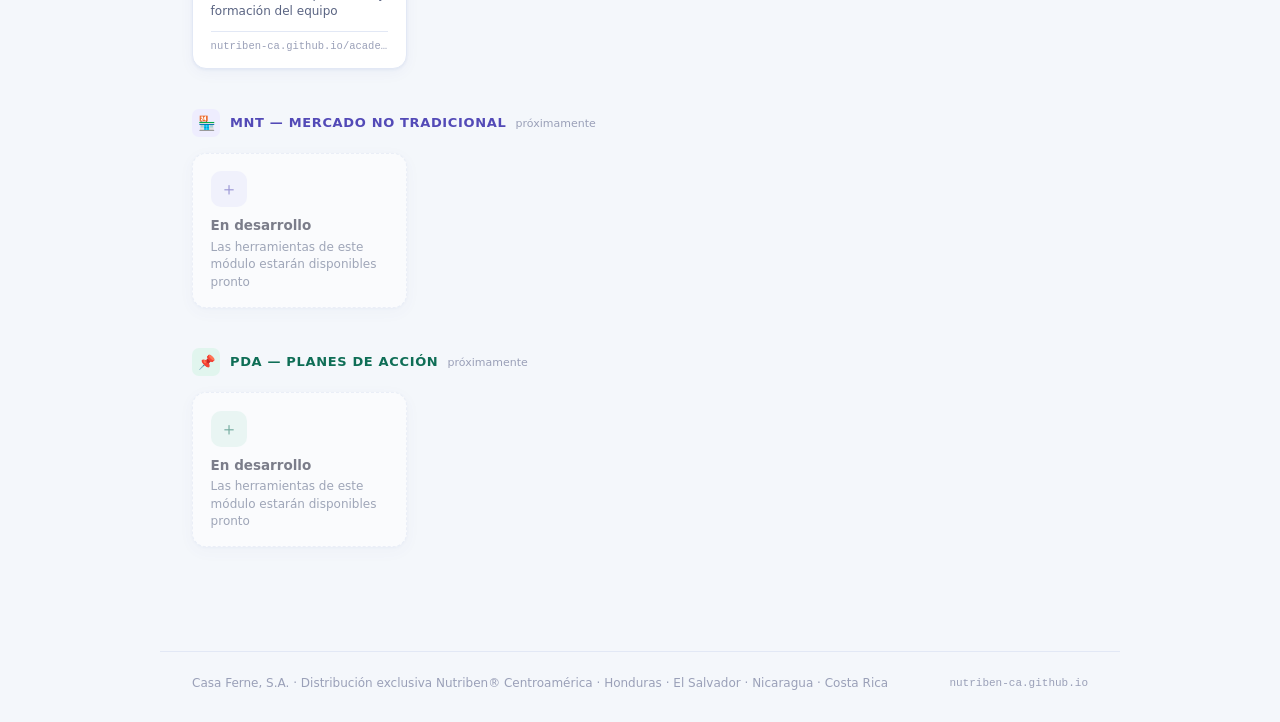
==== commit 67ff4b72: "Cuponera: instructivo con videos (ayuda.html) y enlaces de Ayuda en cada app Co-Authored-By: Claude " ====
--- a/index.html
+++ b/index.html
@@ -397,6 +397,12 @@
         <div class="card-desc">Emitir cupones desde plantillas, tarjetas QR por médico y canjes en farmacia</div>
         <div class="card-url">nutriben-ca.github.io/hub/cuponera/</div>
       </a>
+      <a class="card" href="https://nutriben-ca.github.io/hub/cuponera/ayuda.html" target="_blank" rel="noopener">
+        <div class="card-icon">🎬</div>
+        <div class="card-name">Instructivo de la cuponera</div>
+        <div class="card-desc">Videos cortos para farmacias, visitadores, madres y médicos</div>
+        <div class="card-url">nutriben-ca.github.io/hub/cuponera/ayuda.html</div>
+      </a>
     </div>
   </div>
 
